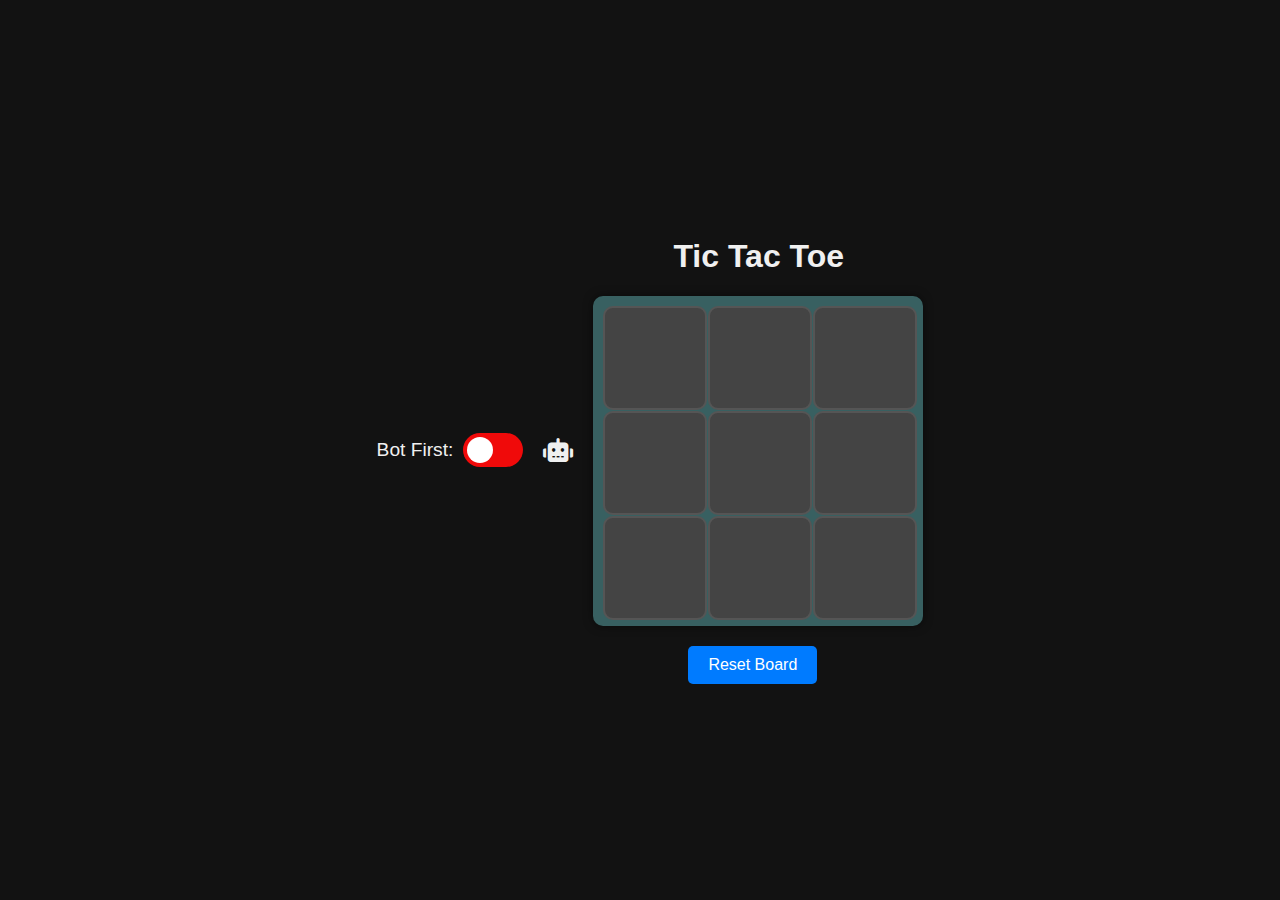
==== index.html @ 9855d414 "Full app added" ====
<!DOCTYPE html>
<html lang="en">
<head>
    <meta charset="UTF-8">
    <meta name="viewport" content="width=device-width, initial-scale=1.0">
    <title>Tic Tac Toe</title>
    <link rel="stylesheet" href="styles.css">
    <link rel="stylesheet" href="https://cdnjs.cloudflare.com/ajax/libs/font-awesome/5.15.3/css/all.min.css">
    <script src="bot.js"></script>
</head>
<body>
    <!-- <div class="toggle">
        <label for="botFirst">Bot First:</label>
        <input type="checkbox" id="botFirst">
    </div> -->
    <div class="toggle">
        <label for="botFirst">Bot First:</label>
        <label class="switch">
            <input type="checkbox" id="botFirst">
            <span class="slider"></span>
        </label>
        <i class="fas fa-robot bot-icon"></i>
    </div>

    <div class="container">
        <h1 class ="heading">Tic Tac Toe</h1>
        <div class="board">
            <div class="cell" id="cell-0" ></div>
            <div class="cell" id="cell-1"></div>
            <div class="cell" id="cell-2"></div>
            <div class="cell" id="cell-3"></div>
            <div class="cell" id="cell-4"></div>
            <div class="cell" id="cell-5"></div>
            <div class="cell" id="cell-6"></div>
            <div class="cell" id="cell-7"></div>
            <div class="cell" id="cell-8"></div>
        </div>
        <div class="button-container">
            <button id="reset-button">Reset Board</button>
          </div>
    </div>
    
</body>
<!-- <button onclick="resetBoard()">Alert</button> -->

</html>
---- styles.css ----
body {
    display: flex;
    justify-content: center;
    align-items: center;
    height: 100vh;
    margin: 0;
    background-color: #121212;
    font-family: 'Arial', sans-serif;
    color: #f0f0f0;
  }
  .heading {
    margin-left: 80px;
    animation: colorChange 5s infinite; /* Moves heading to the right */
}
@keyframes colorChange {
    0% { color: red; } /* Starting color */
    25% { color: blue; } /* 25% of the animation duration */
    50% { color: green; } /* 50% of the animation duration */
    75% { color: purple; } /* 75% of the animation duration */
    100% { color: red; } /* Back to starting color */
}
  .board {
    display: grid;
    grid-template-columns: repeat(3, 100px);
    grid-template-rows: repeat(3, 100px);
    gap: 5px;
    background-color: #386061;
    padding: 10px;
    border-radius: 10px;
    box-shadow: 0 0 10px rgba(0, 0, 0, 0.5);
  }
  
  .cell {
    width: 100px;
    height: 100px;
    display: flex;
    align-items: center;
    justify-content: center;
    font-size: 2em;
    border: 2px solid #555;
    border-radius: 10px;
    background-color: #444;
    cursor: pointer;
    transition: background-color 0.3s, transform 0.3s;
    position: relative;
    color: #f0f0f0;
  }
  
  .cell:hover {
    background-color: #555;
    transform: scale(1.05);
  }
  
  .cell.x {
    color: #ff6b6b;
    text-shadow: 0 0 5px #ff6b6b;
    font-family: 'Courier New', Courier, monospace;
  }
  
  .cell.o {
    color: #54a0ff;
    text-shadow: 0 0 5px #54a0ff;
    font-family: 'Courier New', Courier, monospace;
  }
  
  .cell.x::before,
  .cell.o::before {
    content: '';
    position: absolute;
    width: 80px;
    height: 80px;
    border-radius: 50%;
    opacity: 0.1;
  }
  
  .cell.x::before {
    box-shadow: inset 0 0 0 10px #ff6b6b;
  }
  
  .cell.o::before {
    box-shadow: inset 0 0 0 10px #54a0ff;
  }
  
  .button-container {
    margin-top: 20px;
  }

  button {
    padding: 10px 20px;
    font-size: 1em;
    color: #fff;
    background-color: #007bff;
    border: none;
    border-radius: 5px;
    cursor: pointer;
    transition: background-color 0.3s, transform 0.3s;
    display: inline-block;
    position: relative;
    left: calc(50% - 70px);
    /* bottom : -30px */
  }

  button:hover {
    background-color: #0056b3;
    transform: scale(1.05);
  }

.toggle {
            display: flex;
            align-items: center;
            margin: 20px;
        }
        .toggle label {
            margin-right: 10px;
            font-size: 1.2em;
        }
        .toggle input {
            display: none;
        }
        .switch {
            position: relative;
            display: inline-block;
            width: 60px;
            height: 34px;
        }
        .switch input {
            opacity: 0;
            width: 0;
            height: 0;
        }
        .slider {
            position: absolute;
            cursor: pointer;
            top: 0;
            left: 0;
            right: 0;
            bottom: 0;
            background-color: #f00a0a;
            transition: .4s;
            border-radius: 34px;
        }
        input:checked + .slider {
            background-color: #2196F3;
        }

        .slider:before {
            content: "\f6f6"; /* Unicode for the bot icon */
            font-family: "Font Awesome 5 Free";
            position: absolute;
            top: 4px;
            left: 4px;
            width: 26px;
            height: 26px;
            text-align: center;
            line-height: 26px;
            background-color: white;
            transition: .4s;
            border-radius: 50%;
          }
          
          input:checked + .slider:before {
            transform: translateX(26px);
            content: "\f171"; /* Unicode for a different bot icon when checked */
            background-color: #2547df; /* Example background color when checked */
          }

        .bot-icon {
            margin-left: 10px;
            font-size: 1.5em;
        }
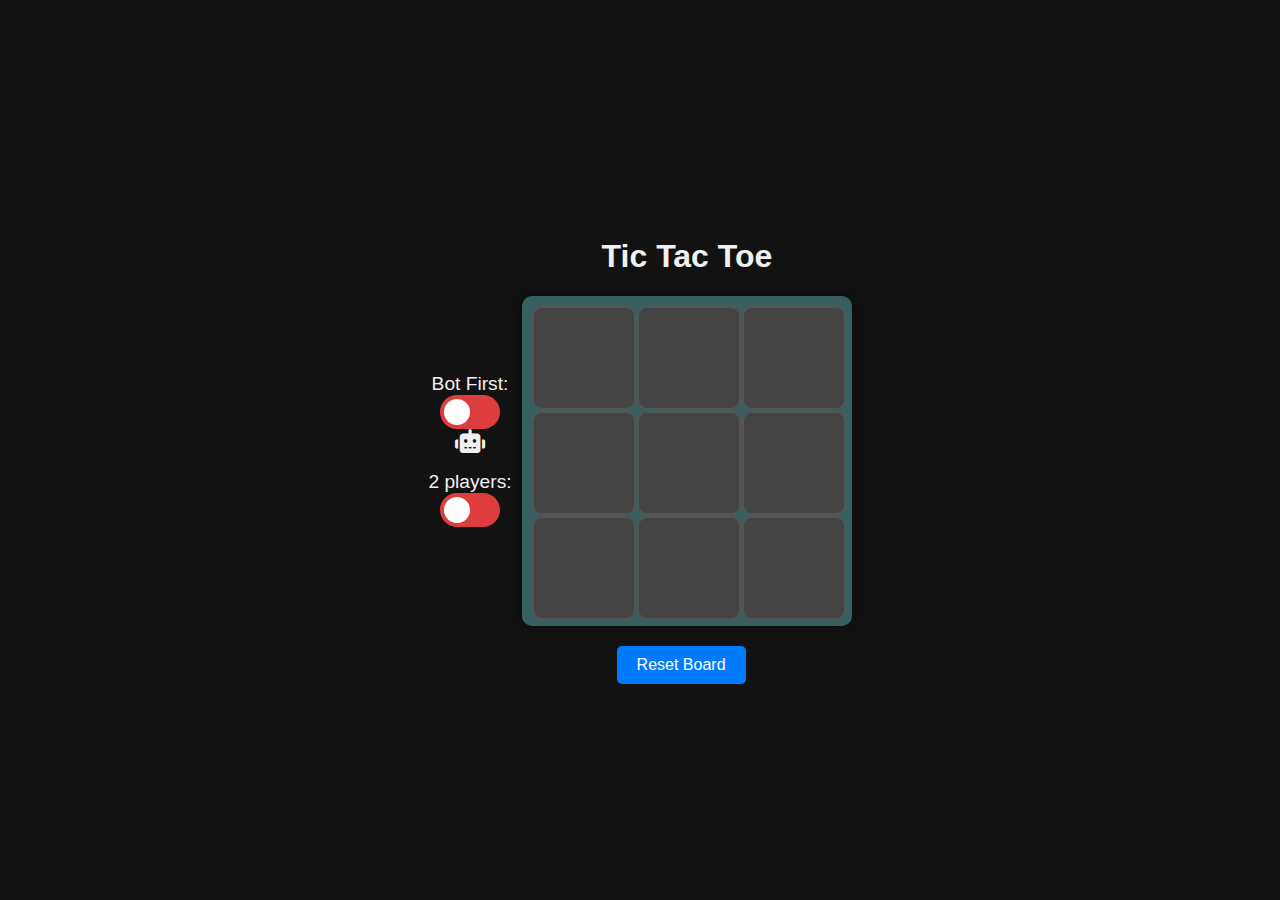
==== commit 06cf0d17: "More features" ====
--- a/index.html
+++ b/index.html
@@ -20,7 +20,16 @@
             <span class="slider"></span>
         </label>
         <i class="fas fa-robot bot-icon"></i>
+        <br>
+        <label for="singleplay">2 players:</label>
+        <label class="switch">
+            <input type="checkbox" id="singleplay">
+            <span class="slider"></span>
+        </label>
     </div>
+    <!-- <div class="toggle">
+        
+    </div> -->
 
     <div class="container">
         <h1 class ="heading">Tic Tac Toe</h1>
--- a/styles.css
+++ b/styles.css
@@ -107,8 +107,9 @@
 
 .toggle {
             display: flex;
+            flex-direction: column;
             align-items: center;
-            margin: 20px;
+            margin-top: 0px;
         }
         .toggle label {
             margin-right: 10px;
@@ -135,7 +136,8 @@
             left: 0;
             right: 0;
             bottom: 0;
-            background-color: #f00a0a;
+            /* background-color: #f00a0a; */
+            background-color: #e63f3ff5;
             transition: .4s;
             border-radius: 34px;
         }
@@ -153,7 +155,7 @@
             height: 26px;
             text-align: center;
             line-height: 26px;
-            background-color: white;
+            background-color: rgb(255, 255, 255);
             transition: .4s;
             border-radius: 50%;
           }
@@ -165,7 +167,7 @@
           }
 
         .bot-icon {
-            margin-left: 10px;
+            margin-left: -10px;
             font-size: 1.5em;
         } 
 
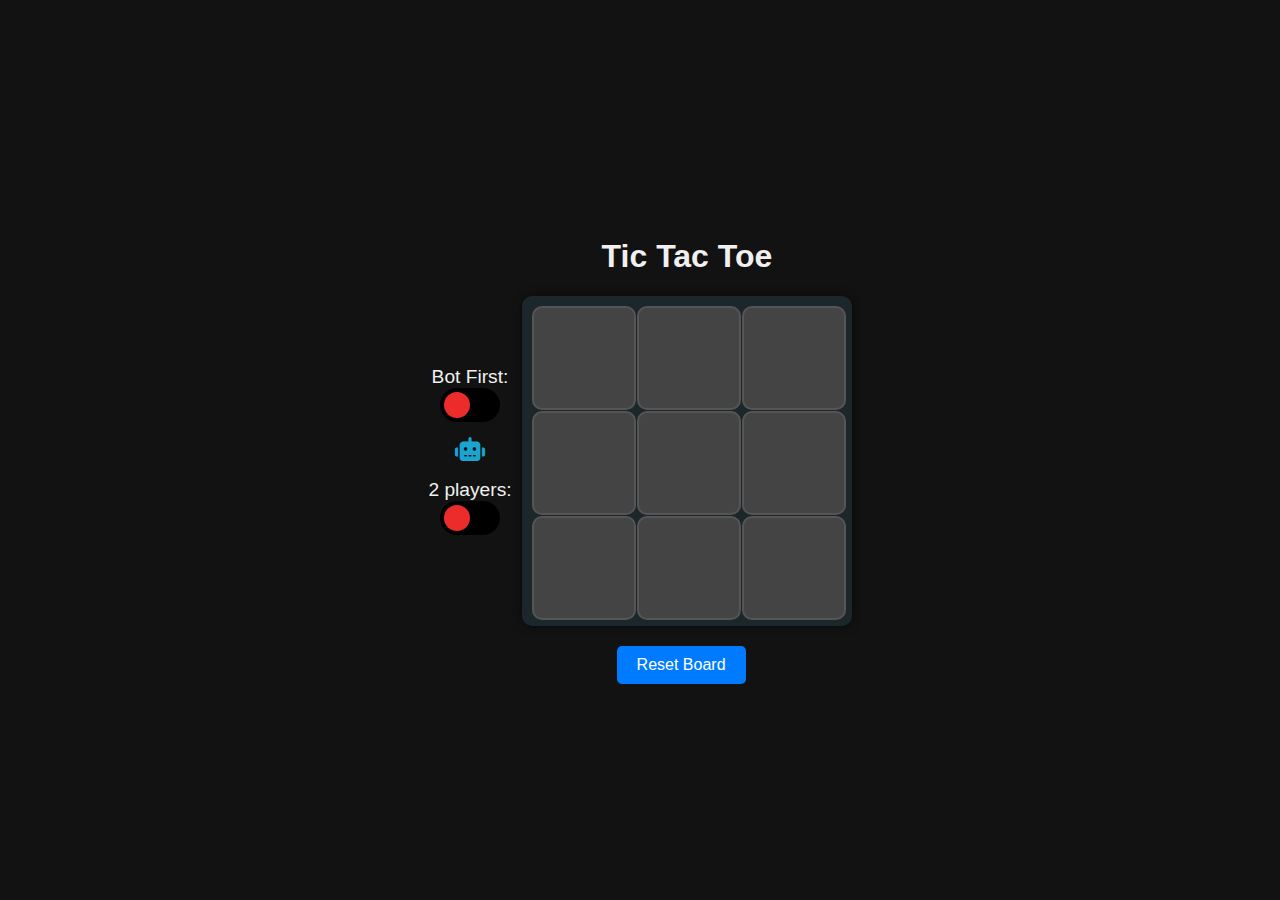
==== commit ff10bb0c: "final" ====
--- a/index.html
+++ b/index.html
@@ -19,7 +19,7 @@
             <input type="checkbox" id="botFirst">
             <span class="slider"></span>
         </label>
-        <i class="fas fa-robot bot-icon"></i>
+        <i id="botIcon" class="fas fa-robot bot-icon normal-bot"></i>
         <br>
         <label for="singleplay">2 players:</label>
         <label class="switch">
--- a/styles.css
+++ b/styles.css
@@ -24,7 +24,7 @@
     grid-template-columns: repeat(3, 100px);
     grid-template-rows: repeat(3, 100px);
     gap: 5px;
-    background-color: #386061;
+    background-color: #39627544;
     padding: 10px;
     border-radius: 10px;
     box-shadow: 0 0 10px rgba(0, 0, 0, 0.5);
@@ -52,14 +52,14 @@
   }
   
   .cell.x {
-    color: #ff6b6b;
-    text-shadow: 0 0 5px #ff6b6b;
+    color: #e94646;
+    text-shadow: 0 0 5px #e94646;
     font-family: 'Courier New', Courier, monospace;
   }
   
   .cell.o {
-    color: #54a0ff;
-    text-shadow: 0 0 5px #54a0ff;
+    color: #70abf3;
+    text-shadow: 0 0 5px #70abf3;
     font-family: 'Courier New', Courier, monospace;
   }
   
@@ -74,11 +74,11 @@
   }
   
   .cell.x::before {
-    box-shadow: inset 0 0 0 10px #ff6b6b;
+    box-shadow: inset 0 0 0 10px #050505;
   }
   
   .cell.o::before {
-    box-shadow: inset 0 0 0 10px #54a0ff;
+    box-shadow: inset 0 0 0 10px #1e6bc9;
   }
   
   .button-container {
@@ -137,7 +137,7 @@
             right: 0;
             bottom: 0;
             /* background-color: #f00a0a; */
-            background-color: #e63f3ff5;
+            background-color: #000000f5;
             transition: .4s;
             border-radius: 34px;
         }
@@ -155,7 +155,7 @@
             height: 26px;
             text-align: center;
             line-height: 26px;
-            background-color: rgb(255, 255, 255);
+            background-color: rgb(236, 43, 43);
             transition: .4s;
             border-radius: 50%;
           }
@@ -169,5 +169,19 @@
         .bot-icon {
             margin-left: -10px;
             font-size: 1.5em;
+            margin-top: 15px;
+            transition: color 0.3s ease;
         } 
 
+        .normal-bot {
+            color: rgb(25, 165, 207);
+        }
+        .evil-bot {
+            color: red;
+        }
+
+        /* .big-icon {
+            font-size: 2em;
+            margin-bottom: 20px;
+            transition: color 0.3s ease;
+        } */